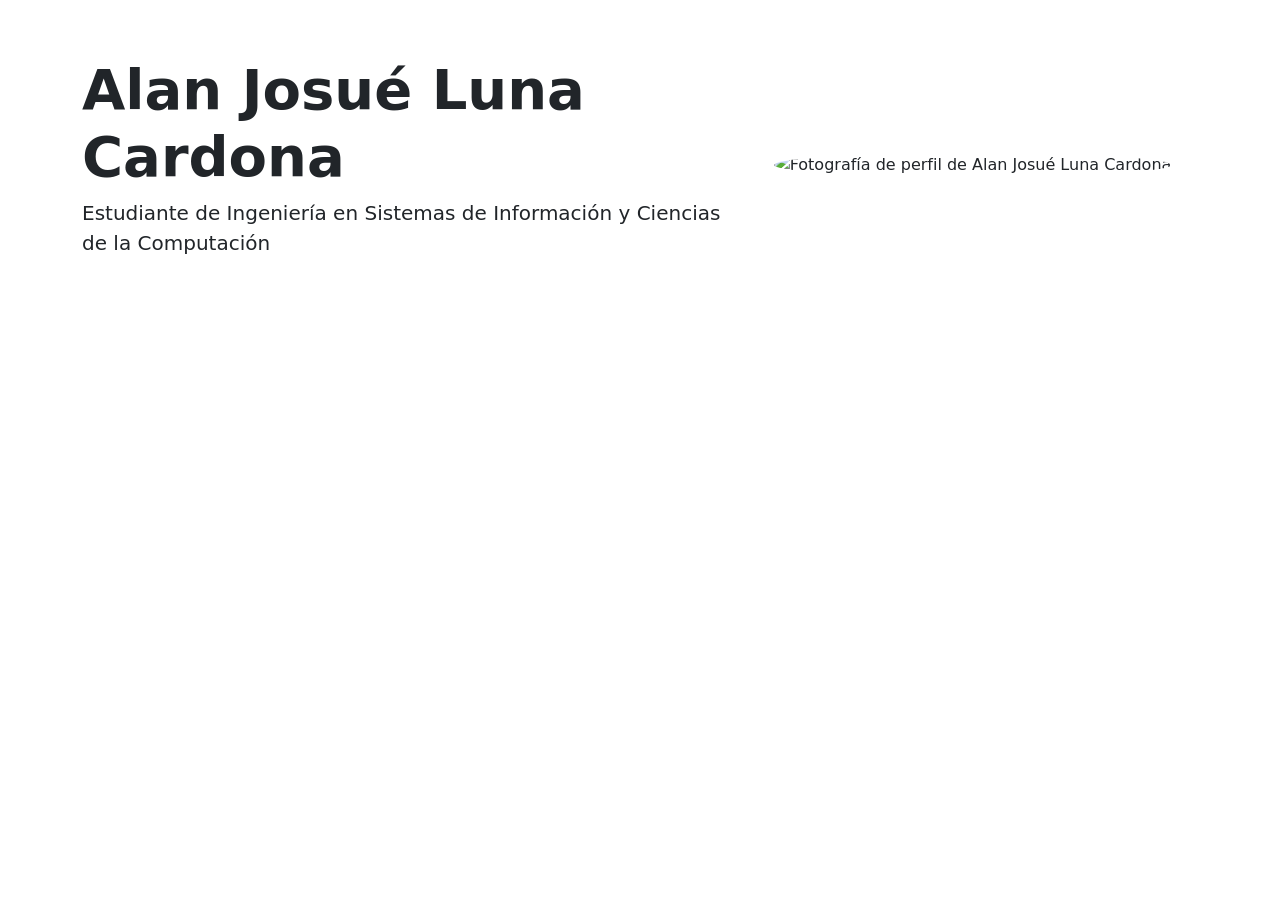
==== index.html @ e483bf2c "first commit" ====
<!DOCTYPE html>
<html lang="es">
<head>
  <meta charset="UTF-8">
  <meta name="viewport" content="width=device-width, initial-scale=1.0">
  <title>Alan Josué Luna Cardona | Portafolio Personal</title>
  <meta name="description" content="Portafolio personal de Alan Josué Luna Cardona, estudiante de Ingeniería en Sistemas de Información y Ciencias de la Computación.">

  <!-- Bootstrap 5 CSS (CDN) -->
  <link
    href="https://cdn.jsdelivr.net/npm/bootstrap@5.3.3/dist/css/bootstrap.min.css"
    rel="stylesheet"
    integrity="sha384-QWTKZyjpPEjISv5WaRU9OFeRpok6YctnYmDr5pNlyT2bRjXh0JMhjY6hW+ALEwIH"
    crossorigin="anonymous">

  <!-- Bootstrap Icons (CDN) -->
  <link rel="stylesheet" href="https://cdn.jsdelivr.net/npm/bootstrap-icons@1.11.3/font/bootstrap-icons.min.css">

  <!-- Hoja de estilos propia (personalizaciones) -->
  <link rel="stylesheet" href="css/style.css">
</head>
<body>

  <!-- ===================== HEADER / NAVBAR ===================== -->
  <header>

    <!-- Navbar de Bootstrap, responsive con menú hamburguesa en móvil -->
    <nav class="navbar navbar-expand-lg navbar-dark sticky-top" aria-label="Navegación principal">
      <div class="container">
        <a class="navbar-brand fw-bold" href="#inicio">Alan Josué</a>

        <button
          class="navbar-toggler"
          type="button"
          data-bs-toggle="collapse"
          data-bs-target="#navbarMenu"
          aria-controls="navbarMenu"
          aria-expanded="false"
          aria-label="Abrir menú de navegación">
          <span class="navbar-toggler-icon"></span>
        </button>

        <div class="collapse navbar-collapse" id="navbarMenu">
          <ul class="navbar-nav ms-auto mb-2 mb-lg-0 text-center">
            <li class="nav-item"><a class="nav-link" href="#biografia">Biografía</a></li>
            <li class="nav-item"><a class="nav-link" href="#habilidades">Habilidades</a></li>
            <li class="nav-item"><a class="nav-link" href="#proyectos">Proyectos</a></li>
            <li class="nav-item"><a class="nav-link" href="#vision">Visión</a></li>
            <li class="nav-item"><a class="nav-link" href="#contacto">Contacto</a></li>
          </ul>
        </div>
      </div>
    </nav>

    <!-- Encabezado / Hero: nombre, frase personal y foto de perfil -->
    <div id="inicio" class="container">
      <div class="row align-items-center">

        <div class="col-12 col-md-7 text-center text-md-start">
          <h1 class="display-4 fw-bold">Alan Josué Luna Cardona</h1>
          <!-- TODO: reemplazar por tu frase o descripción personal definitiva -->
          <p class="lead">Estudiante de Ingeniería en Sistemas de Información y Ciencias de la Computación</p>
        </div>

        <div class="col-12 col-md-5 text-center">
          <!-- TODO: reemplazar src por tu foto real, por ejemplo img/perfil.jpg -->
          <img
            src="https://via.placeholder.com/300x300.png?text=Foto+de+perfil"
            alt="Fotografía de perfil de Alan Josué Luna Cardona"
            class="img-fluid rounded-circle"
            width="300"
            height="300">
        </div>

      </div>
    </div>
  </header>

  <main>

    <!-- ===================== BIOGRAFÍA ===================== -->
    <section id="biografia" aria-labelledby="biografia-titulo">
      <!-- TODO (Commit 3): Contenido de biografía -->
    </section>

    <!-- ===================== HABILIDADES / INTERESES ===================== -->
    <section id="habilidades" aria-labelledby="habilidades-titulo">
      <!-- TODO (Commit 4): List Group / Badges / Rounded Pills -->
    </section>

    <!-- ===================== PROYECTOS / PASATIEMPOS ===================== -->
    <section id="proyectos" aria-labelledby="proyectos-titulo">
      <!-- TODO (Commit 5): Mínimo 3 Cards de Bootstrap -->
    </section>

    <!-- ===================== VISIÓN PROFESIONAL ===================== -->
    <section id="vision" aria-labelledby="vision-titulo">
      <!-- TODO (Commit 6): Objetivos profesionales -->
    </section>

  </main>

  <!-- ===================== FOOTER ===================== -->
  <footer>
    <!-- TODO (Commit 7): Redes sociales + enlace mailto -->
  </footer>

  <!-- Bootstrap 5 JS Bundle (CDN) -->
  <script
    src="https://cdn.jsdelivr.net/npm/bootstrap@5.3.3/dist/js/bootstrap.bundle.min.js"
    integrity="sha384-YvpcrYf0tY3lHB60NNkmXc5s9fDVZLESaAA55NDzOxhy9GkcIdslK1eN7N6jIeHz"
    crossorigin="anonymous"></script>
</body>
</html>
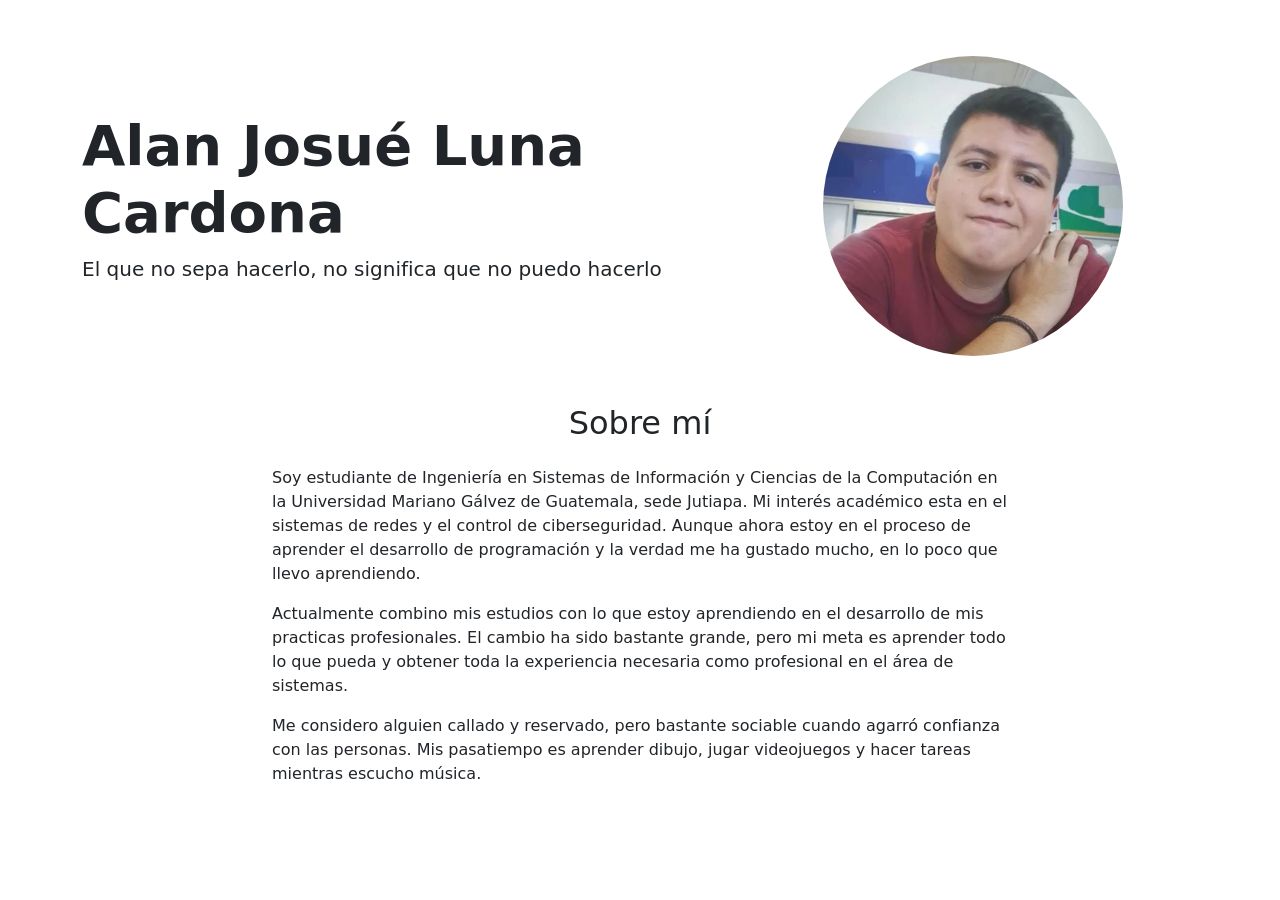
==== commit 6c524e3f: "Correción estructura inicial" ====
--- a/index.html
+++ b/index.html
@@ -58,18 +58,13 @@
 
         <div class="col-12 col-md-7 text-center text-md-start">
           <h1 class="display-4 fw-bold">Alan Josué Luna Cardona</h1>
-          <!-- TODO: reemplazar por tu frase o descripción personal definitiva -->
-          <p class="lead">Estudiante de Ingeniería en Sistemas de Información y Ciencias de la Computación</p>
+         
+           <p class="lead">El que no sepa hacerlo, no significa que no puedo hacerlo</p>
         </div>
 
         <div class="col-12 col-md-5 text-center">
-          <!-- TODO: reemplazar src por tu foto real, por ejemplo img/perfil.jpg -->
-          <img
-            src="https://via.placeholder.com/300x300.png?text=Foto+de+perfil"
-            alt="Fotografía de perfil de Alan Josué Luna Cardona"
-            class="img-fluid rounded-circle"
-            width="300"
-            height="300">
+          
+        <img src="img/perfil.jpg" alt="Fotografía de perfil de Alan Josué Luna Cardona" class="img-fluid rounded-circle" width="300" height="300">
         </div>
 
       </div>
@@ -79,8 +74,32 @@
   <main>
 
     <!-- ===================== BIOGRAFÍA ===================== -->
-    <section id="biografia" aria-labelledby="biografia-titulo">
-      <!-- TODO (Commit 3): Contenido de biografía -->
+    <section id="biografia" class="container py-5" aria-labelledby="biografia-titulo">
+      <h2 id="biografia-titulo" class="mb-4 text-center">Sobre mí</h2>
+
+      <div class="row justify-content-center">
+        <div class="col-12 col-lg-8">
+          <!-- TODO: este texto es un borrador basado en tu CV, ajústalo a tu estilo -->
+          <p>
+            Soy estudiante de Ingeniería en Sistemas de Información y Ciencias de la Computación
+            en la Universidad Mariano Gálvez de Guatemala, sede Jutiapa. 
+            Mi interés académico esta en el sistemas de redes y el control de ciberseguridad. 
+            Aunque ahora estoy en el proceso de aprender el desarrollo de programación y la verdad
+            me ha gustado mucho, en lo poco que llevo aprendiendo.
+           
+          </p>
+          <p>
+            Actualmente combino mis estudios con lo que estoy aprendiendo en el desarrollo de mis
+            practicas profesionales. El cambio ha sido bastante grande, pero mi meta es aprender
+            todo lo que pueda y obtener toda la experiencia necesaria como profesional en el área de sistemas.
+          </p>
+          <p>
+            Me considero alguien callado y reservado, pero bastante sociable cuando agarró confianza con las
+            personas. 
+            Mis pasatiempo es aprender dibujo, jugar videojuegos y hacer tareas mientras escucho música.
+          </p>
+        </div>
+      </div>
     </section>
 
     <!-- ===================== HABILIDADES / INTERESES ===================== -->
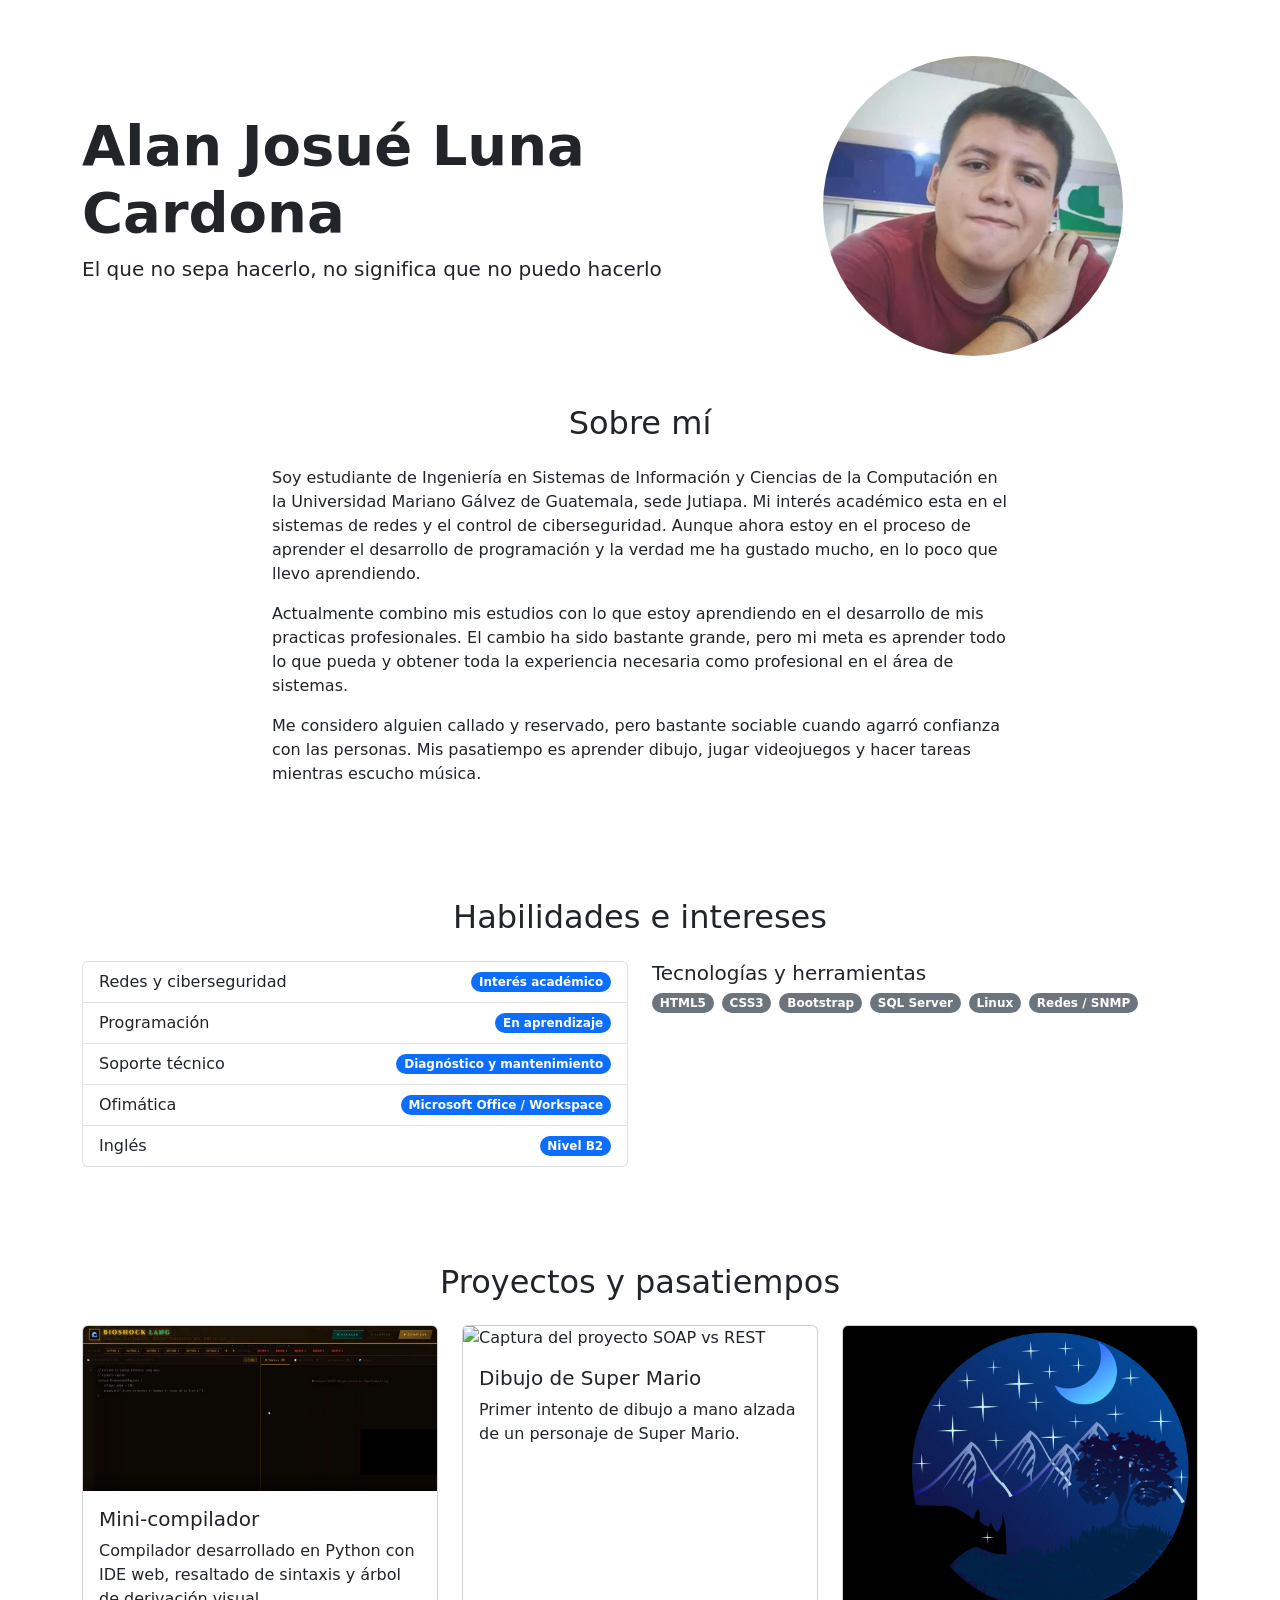
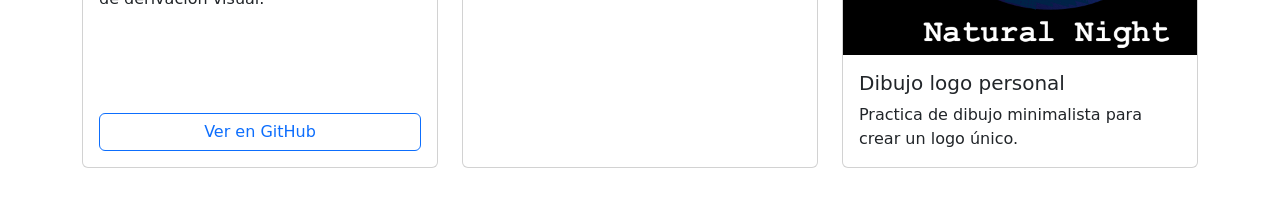
==== commit 914c3d46: "Avance datos personales" ====
--- a/index.html
+++ b/index.html
@@ -103,13 +103,96 @@
     </section>
 
     <!-- ===================== HABILIDADES / INTERESES ===================== -->
-    <section id="habilidades" aria-labelledby="habilidades-titulo">
-      <!-- TODO (Commit 4): List Group / Badges / Rounded Pills -->
+    <section id="habilidades" class="container py-5" aria-labelledby="habilidades-titulo">
+      <h2 id="habilidades-titulo" class="mb-4 text-center">Habilidades e intereses</h2>
+
+      <div class="row justify-content-center g-4">
+
+        <!-- List Group con habilidades principales -->
+        <div class="col-12 col-md-6">
+          <ul class="list-group">
+            <li class="list-group-item d-flex justify-content-between align-items-center">
+              Redes y ciberseguridad
+              <span class="badge bg-primary rounded-pill">Interés académico</span>
+            </li>
+            <li class="list-group-item d-flex justify-content-between align-items-center">
+              Programación
+              <span class="badge bg-primary rounded-pill">En aprendizaje</span>
+            </li>
+            <li class="list-group-item d-flex justify-content-between align-items-center">
+              Soporte técnico
+              <span class="badge bg-primary rounded-pill">Diagnóstico y mantenimiento</span>
+            </li>
+            <li class="list-group-item d-flex justify-content-between align-items-center">
+              Ofimática
+              <span class="badge bg-primary rounded-pill">Microsoft Office / Workspace</span>
+            </li>
+            <li class="list-group-item d-flex justify-content-between align-items-center">
+              Inglés
+              <span class="badge bg-primary rounded-pill">Nivel B2</span>
+            </li>
+          </ul>
+        </div>
+
+        <!-- Rounded pills con tecnologías / herramientas puntuales -->
+        <div class="col-12 col-md-6">
+          <h3 class="h5">Tecnologías y herramientas</h3>
+          <!-- TODO: ajusta o agrega las tecnologías que realmente manejas -->
+          <div class="d-flex flex-wrap gap-2">
+            <span class="badge rounded-pill text-bg-secondary">HTML5</span>
+            <span class="badge rounded-pill text-bg-secondary">CSS3</span>
+            <span class="badge rounded-pill text-bg-secondary">Bootstrap</span>
+            <span class="badge rounded-pill text-bg-secondary">SQL Server</span>
+            <span class="badge rounded-pill text-bg-secondary">Linux</span>
+            <span class="badge rounded-pill text-bg-secondary">Redes / SNMP</span>
+          </div>
+        </div>
+
+      </div>
     </section>
 
     <!-- ===================== PROYECTOS / PASATIEMPOS ===================== -->
-    <section id="proyectos" aria-labelledby="proyectos-titulo">
-      <!-- TODO (Commit 5): Mínimo 3 Cards de Bootstrap -->
+    <section id="proyectos" class="container py-5" aria-labelledby="proyectos-titulo">
+      <h2 id="proyectos-titulo" class="mb-4 text-center">Proyectos y pasatiempos</h2>
+      <!-- TODO: cambié imágenes por placeholders. Reemplaza src, textos y enlaces por tus datos reales -->
+
+      <div class="row g-4">
+
+        <!-- Card 1: proyecto técnico -->
+        <div class="col-12 col-md-6 col-lg-4">
+          <div class="card h-100">
+            <img src="img/proyecto1.jpg" class="card-img-top" alt="Captura del proyecto mini-compilador Pingüino">
+            <div class="card-body d-flex flex-column">
+              <h3 class="card-title h5">Mini-compilador </h3>
+              <p class="card-text">Compilador desarrollado en Python con IDE web, resaltado de sintaxis y árbol de derivación visual.</p>
+              <a href="https://github.com/Alan-Josue-Luna-Cardona/Ping-ino" class="btn btn-outline-primary mt-auto" target="_blank" rel="noopener">Ver en GitHub</a>
+            </div>
+          </div>
+        </div>
+
+        <!-- Card 2: proyecto técnico -->
+        <div class="col-12 col-md-6 col-lg-4">
+          <div class="card h-100">
+            <img src="img/dibujo1.png" class="card-img-top" alt="Captura del proyecto SOAP vs REST">
+            <div class="card-body d-flex flex-column">
+              <h3 class="card-title h5">Dibujo de Super Mario</h3>
+              <p class="card-text">Primer intento de dibujo a mano alzada de un personaje de Super Mario.</p>
+            </div>
+          </div>
+        </div>
+
+        <!-- Card 3: pasatiempo -->
+        <div class="col-12 col-md-6 col-lg-4">
+          <div class="card h-100">
+            <img src="img/dibujo2.png" class="card-img-top" alt="Ilustración representando dibujo digital">
+            <div class="card-body d-flex flex-column">
+              <h3 class="card-title h5">Dibujo logo personal</h3>
+              <p class="card-text">Practica de dibujo minimalista para crear un logo único.</p>
+            </div>
+          </div>
+        </div>
+
+      </div>
     </section>
 
     <!-- ===================== VISIÓN PROFESIONAL ===================== -->
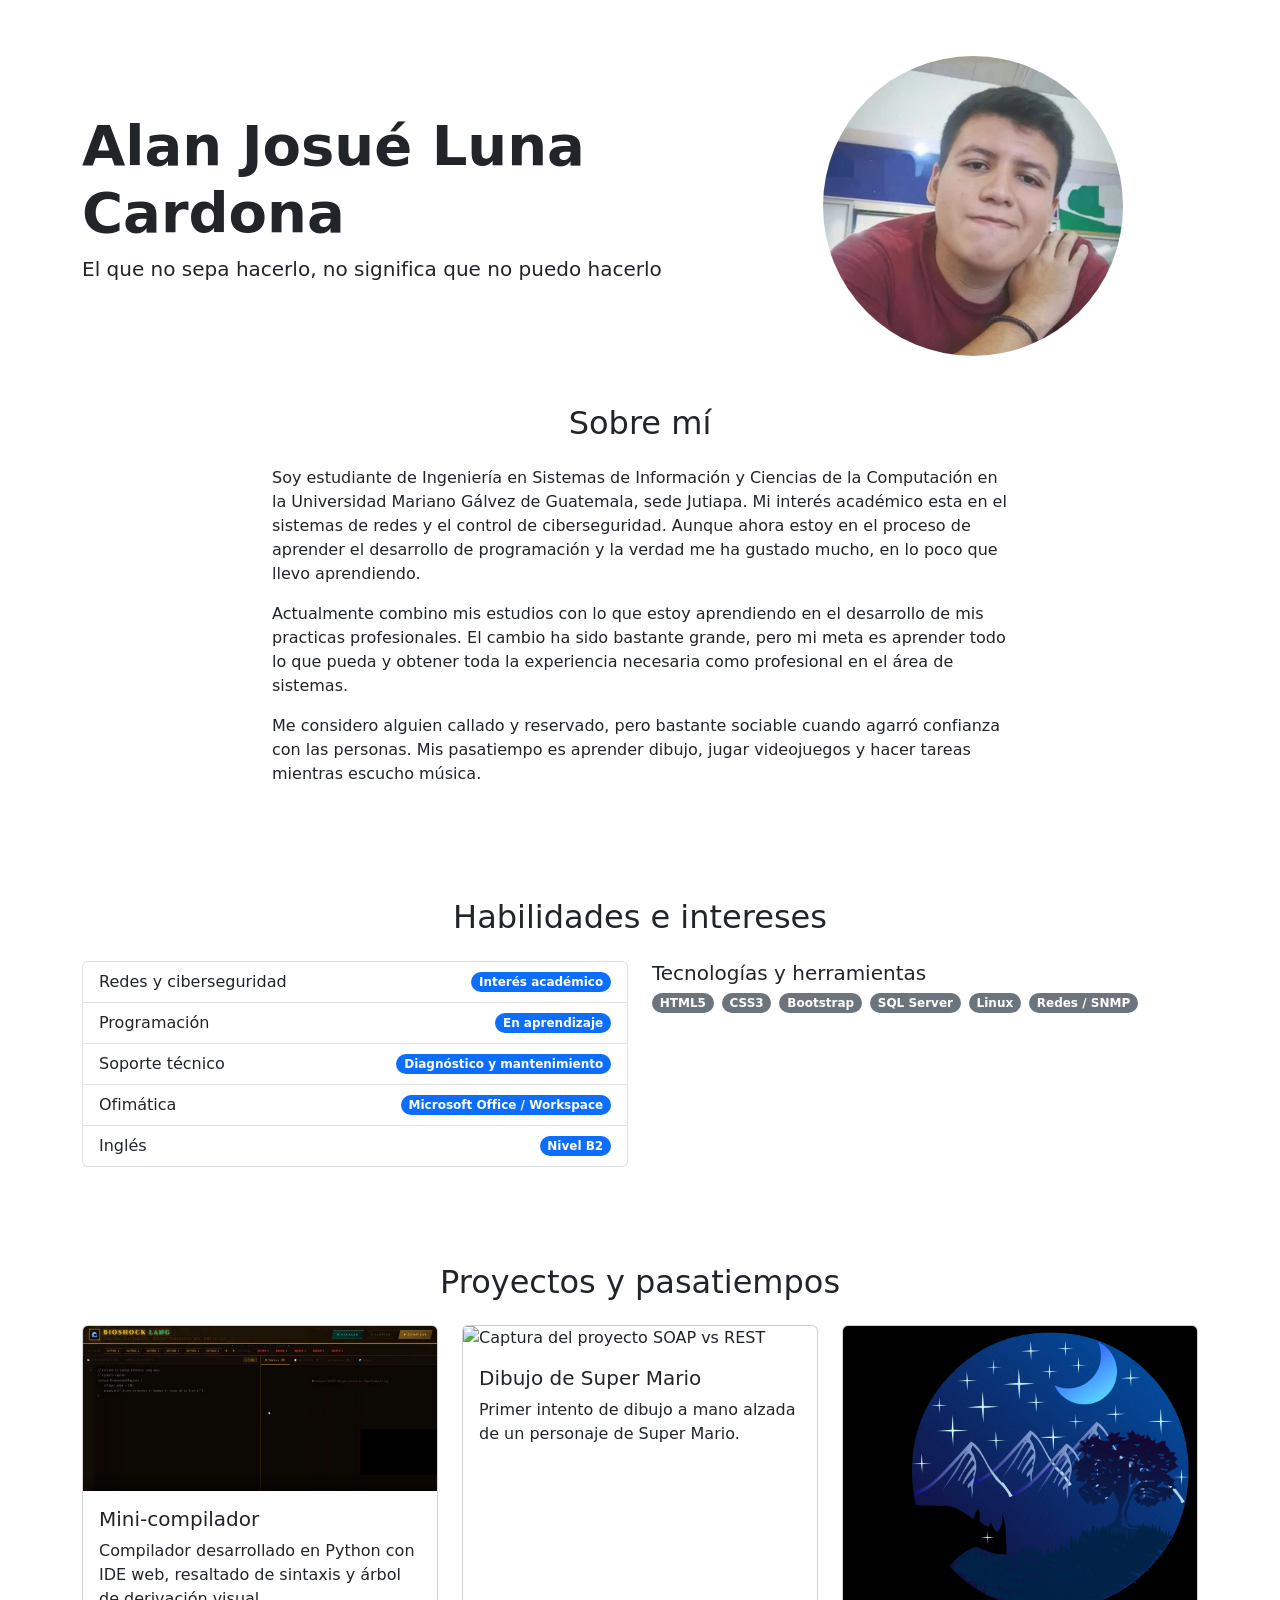
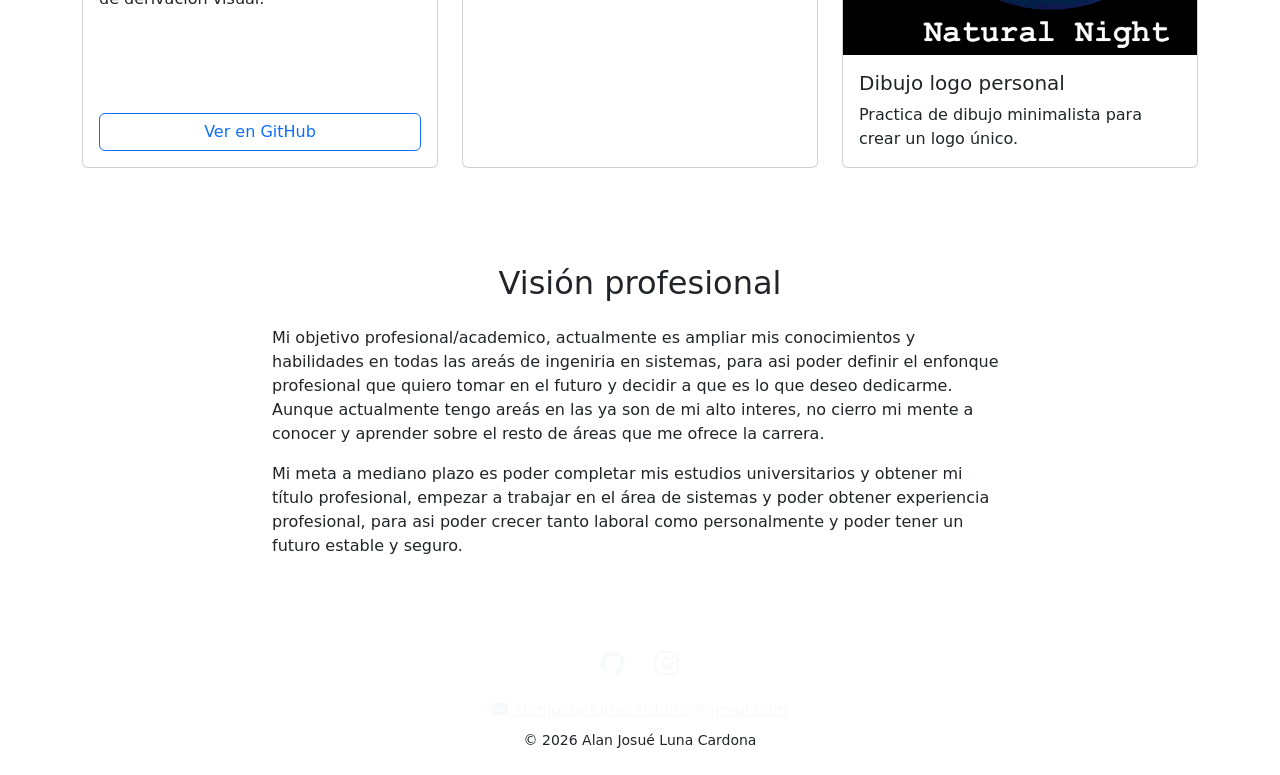
==== commit 5de0f1fc: "Fin de la estrucutura" ====
--- a/index.html
+++ b/index.html
@@ -79,8 +79,7 @@
 
       <div class="row justify-content-center">
         <div class="col-12 col-lg-8">
-          <!-- TODO: este texto es un borrador basado en tu CV, ajústalo a tu estilo -->
-          <p>
+        
             Soy estudiante de Ingeniería en Sistemas de Información y Ciencias de la Computación
             en la Universidad Mariano Gálvez de Guatemala, sede Jutiapa. 
             Mi interés académico esta en el sistemas de redes y el control de ciberseguridad. 
@@ -154,8 +153,7 @@
     <!-- ===================== PROYECTOS / PASATIEMPOS ===================== -->
     <section id="proyectos" class="container py-5" aria-labelledby="proyectos-titulo">
       <h2 id="proyectos-titulo" class="mb-4 text-center">Proyectos y pasatiempos</h2>
-      <!-- TODO: cambié imágenes por placeholders. Reemplaza src, textos y enlaces por tus datos reales -->
-
+     
       <div class="row g-4">
 
         <!-- Card 1: proyecto técnico -->
@@ -196,15 +194,57 @@
     </section>
 
     <!-- ===================== VISIÓN PROFESIONAL ===================== -->
-    <section id="vision" aria-labelledby="vision-titulo">
-      <!-- TODO (Commit 6): Objetivos profesionales -->
+    <section id="vision" class="container py-5" aria-labelledby="vision-titulo">
+      <h2 id="vision-titulo" class="mb-4 text-center">Visión profesional</h2>
+
+      <div class="row justify-content-center">
+        <div class="col-12 col-lg-8">
+          
+          <p>
+            Mi objetivo profesional/academico, actualmente es ampliar mis conocimientos y habilidades
+            en todas las areás de ingeniria en sistemas, para asi poder definir el enfonque profesional
+            que quiero tomar en el futuro y decidir a que es lo que deseo dedicarme.
+            Aunque actualmente tengo areás en las ya son de mi alto interes, no cierro mi mente a 
+            conocer y aprender sobre el resto de áreas que me ofrece la carrera.
+          </p>
+          <p>
+            Mi meta a mediano plazo es poder completar mis estudios universitarios y obtener mi título profesional,
+            empezar a trabajar en el área de sistemas y poder obtener experiencia profesional, para asi poder crecer
+            tanto laboral como personalmente y poder tener un futuro estable y seguro.
+          </p>
+        </div>
+      </div>
     </section>
 
   </main>
 
   <!-- ===================== FOOTER ===================== -->
-  <footer>
-    <!-- TODO (Commit 7): Redes sociales + enlace mailto -->
+  <footer class="text-center py-4">
+    <div class="container">
+
+      <!-- TODO: agrega o quita redes sociales según prefieras (Instagram, X, etc.) -->
+      <ul class="list-inline mb-3">
+        <li class="list-inline-item">
+          <a href="https://github.com/Alan-Josue-Luna-Cardona" class="link-light fs-4" target="_blank" rel="noopener" aria-label="GitHub">
+            <i class="bi bi-github"></i>
+          </a>
+        </li>
+        <li class="list-inline-item ms-3">
+ 
+          <a href="https://www.instagram.com/alanluna318?igsh=MTk3d2s3aXN2YWpxNQ=="  class="link-light fs-4" target="_blank"  rel="noopener" aria-label="Instagram">
+    <i class="bi bi-instagram"></i>
+  </a>
+        </li>
+      </ul>
+
+      <p class="mb-0">
+        <a href="alanjosuelunacardona@gmail.com" class="link-light">
+          <i class="bi bi-envelope-fill"></i> alanjosuelunacardona@gmail.com
+        </a>
+      </p>
+
+      <p class="small mt-2 mb-0">&copy; 2026 Alan Josué Luna Cardona</p>
+    </div>
   </footer>
 
   <!-- Bootstrap 5 JS Bundle (CDN) -->
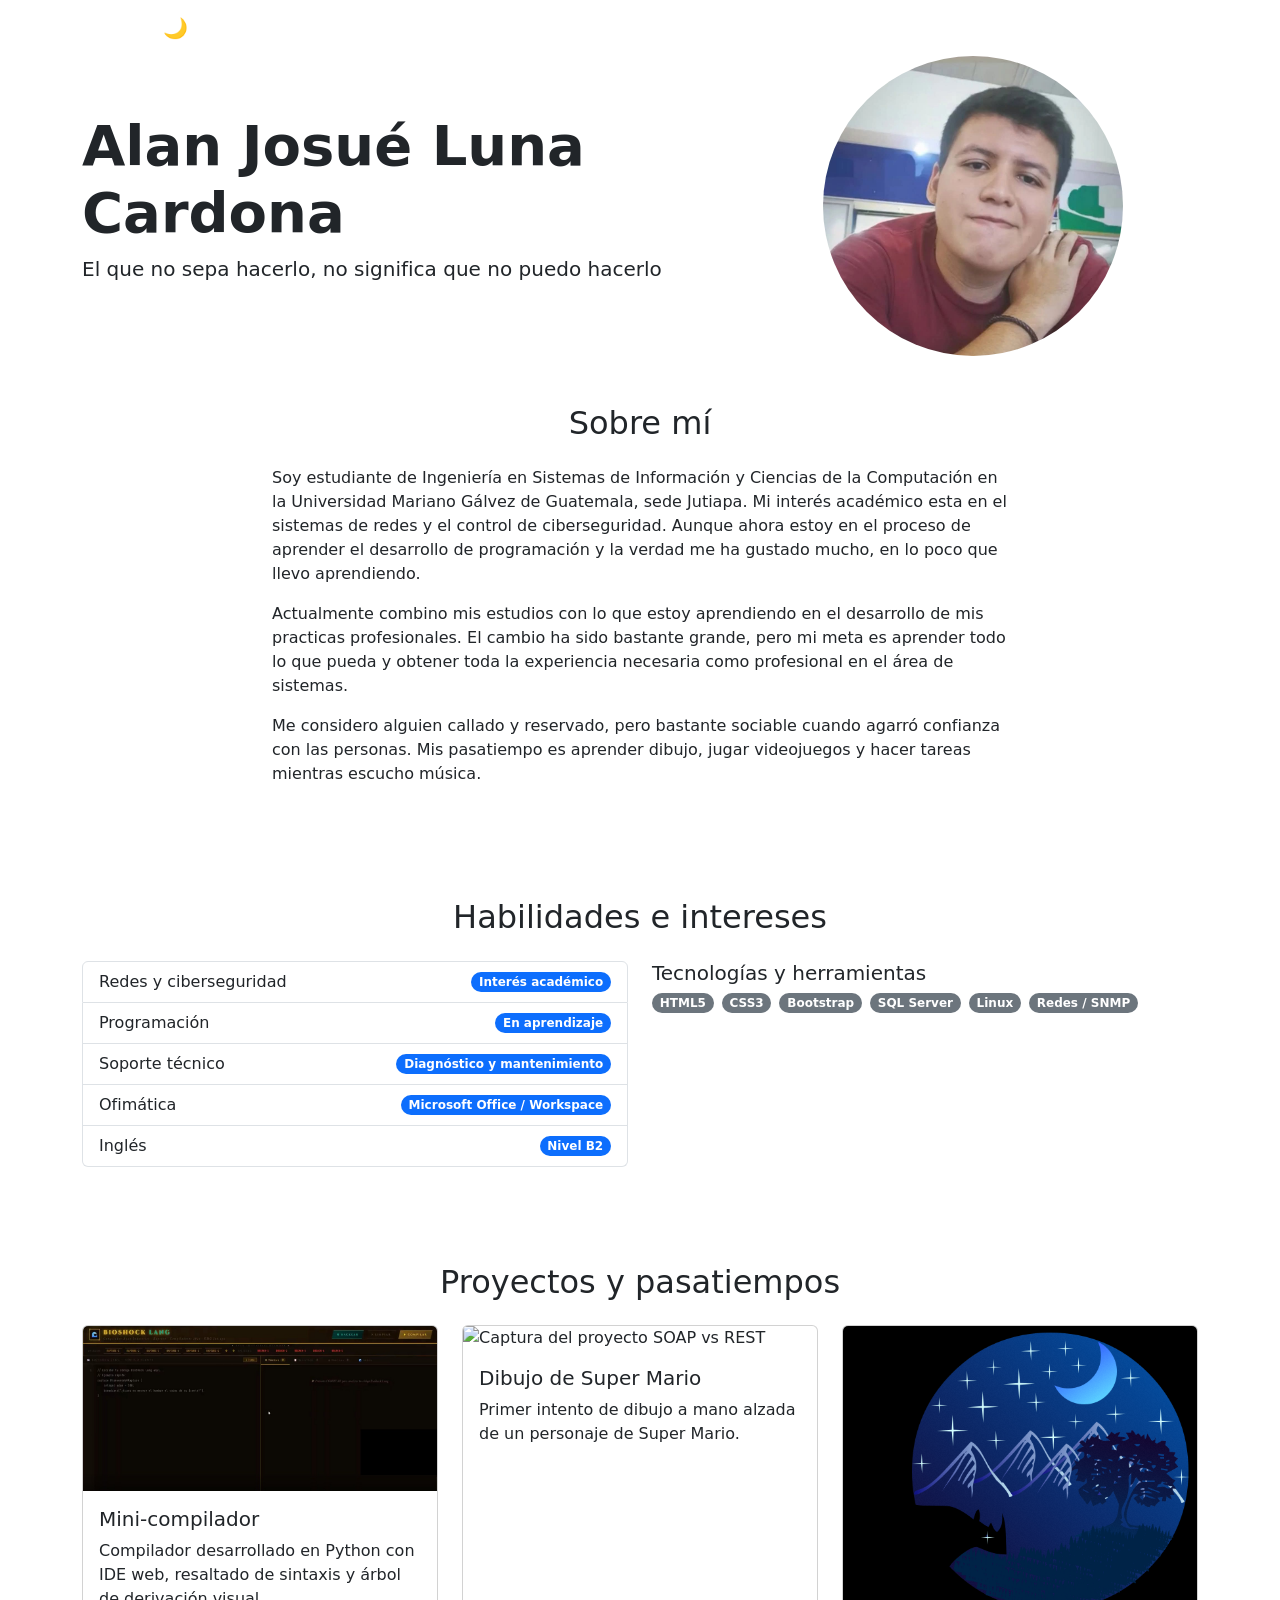
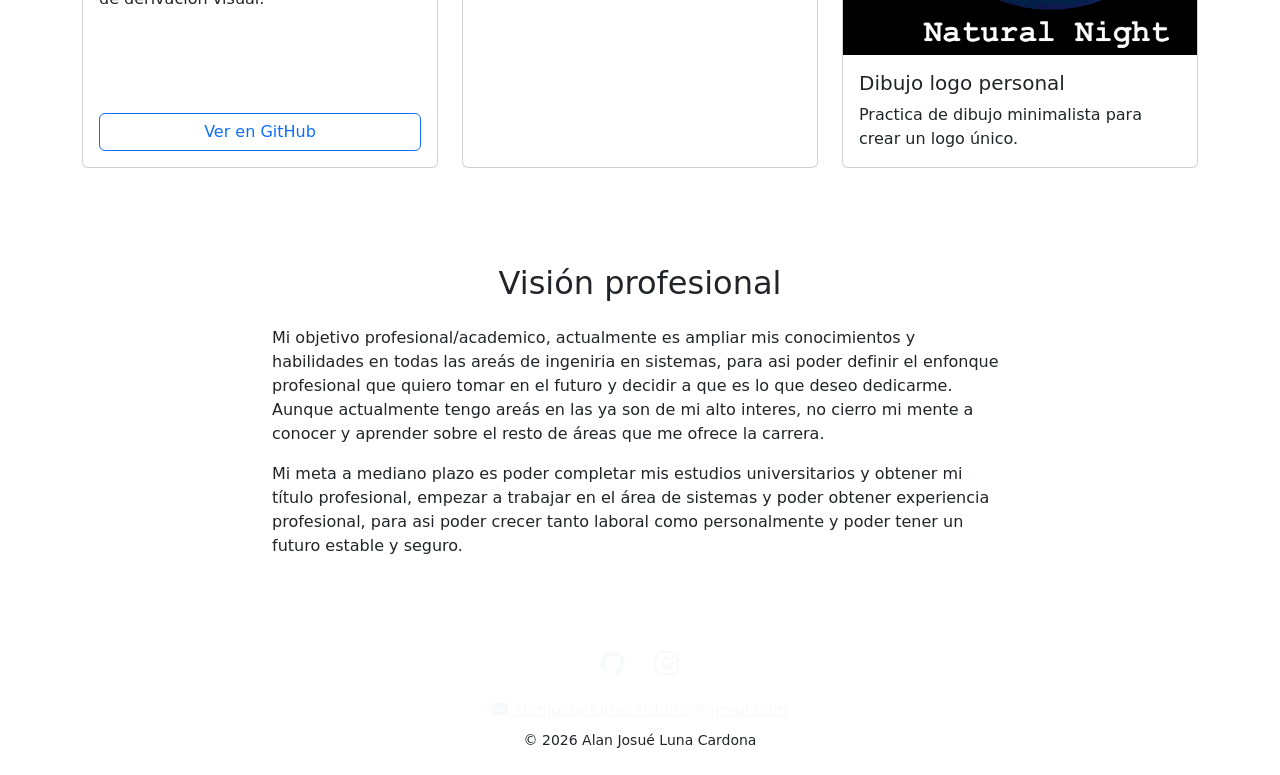
==== commit 17deab87: "Estilo" ====
--- a/index.html
+++ b/index.html
@@ -17,7 +17,7 @@
   <link rel="stylesheet" href="https://cdn.jsdelivr.net/npm/bootstrap-icons@1.11.3/font/bootstrap-icons.min.css">
 
   <!-- Hoja de estilos propia (personalizaciones) -->
-  <link rel="stylesheet" href="css/style.css">
+  <link rel="stylesheet" href="css/new.css">
 </head>
 <body>
 
@@ -27,7 +27,7 @@
     <!-- Navbar de Bootstrap, responsive con menú hamburguesa en móvil -->
     <nav class="navbar navbar-expand-lg navbar-dark sticky-top" aria-label="Navegación principal">
       <div class="container">
-        <a class="navbar-brand fw-bold" href="#inicio">Alan Josué</a>
+        <a class="navbar-brand fw-bold" href="#inicio">alunac 🌙</a>
 
         <button
           class="navbar-toggler"
@@ -79,7 +79,7 @@
 
       <div class="row justify-content-center">
         <div class="col-12 col-lg-8">
-        
+          <p>
             Soy estudiante de Ingeniería en Sistemas de Información y Ciencias de la Computación
             en la Universidad Mariano Gálvez de Guatemala, sede Jutiapa. 
             Mi interés académico esta en el sistemas de redes y el control de ciberseguridad. 
@@ -238,7 +238,7 @@
       </ul>
 
       <p class="mb-0">
-        <a href="alanjosuelunacardona@gmail.com" class="link-light">
+        <a href="mailto:alanjosuelunacardona@gmail.com" class="link-light">
           <i class="bi bi-envelope-fill"></i> alanjosuelunacardona@gmail.com
         </a>
       </p>
